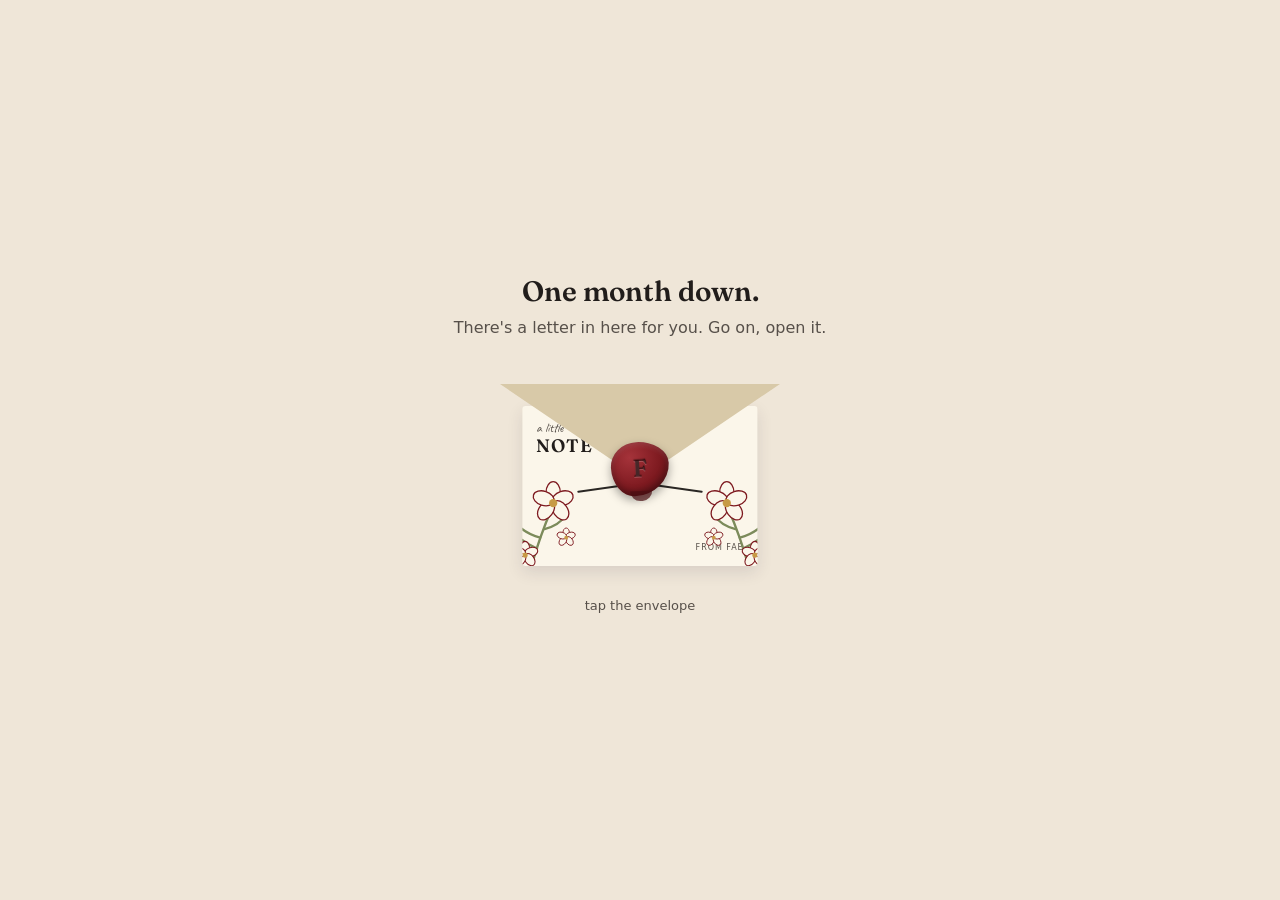
==== letter.html @ 10663f96 "Update letter.html" ====
<!DOCTYPE html>
<html lang="en">
<head>
<meta charset="UTF-8">
<meta name="viewport" content="width=device-width, initial-scale=1.0">
<title>For You</title>
<link rel="stylesheet" href="style.css">
</head>
<body>

<main class="desk">
  <h2>One month down.</h2>
  <p class="sub">There's a letter in here for you. Go on, open it.</p>

  <div class="envelope-wrap">
    <div class="envelope" id="envelope">
      <div class="env-body-back"></div>
      <div class="letter-paper" id="letterPaper">
        <div class="letter-paper-head">
          <span class="letter-kicker">a little</span>
          <span class="letter-title">NOTE</span>
          <span class="letter-rule"></span>
        </div>
        <svg class="corner-flora corner-flora--left" viewBox="0 0 100 100" aria-hidden="true">
          <g fill="none" stroke="var(--leaf)" stroke-width="2.2" stroke-linecap="round">
            <path d="M14 96 C 20 74, 27 56, 34 40" />
            <path d="M19 80 C 10 76, 3 71, -2 66" />
            <path d="M26 62 C 35 60, 42 55, 47 48" />
            <path d="M22 70 C 15 68, 9 65, 4 61" />
          </g>
          <g transform="translate(34,38) scale(1.1)">
            <ellipse cx="0" cy="-9" rx="6" ry="9" fill="var(--paper)" stroke="var(--accent)" stroke-width="1.1"/>
            <ellipse cx="8" cy="-4" rx="6" ry="9" fill="var(--paper)" stroke="var(--accent)" stroke-width="1.1" transform="rotate(72 8 -4)"/>
            <ellipse cx="6" cy="6" rx="6" ry="9" fill="var(--paper)" stroke="var(--accent)" stroke-width="1.1" transform="rotate(144 6 6)"/>
            <ellipse cx="-6" cy="6" rx="6" ry="9" fill="var(--paper)" stroke="var(--accent)" stroke-width="1.1" transform="rotate(216 -6 6)"/>
            <ellipse cx="-8" cy="-4" rx="6" ry="9" fill="var(--paper)" stroke="var(--accent)" stroke-width="1.1" transform="rotate(288 -8 -4)"/>
            <circle cx="0" cy="0" r="3.5" fill="var(--gold)"/>
          </g>
          <g transform="translate(8,86) scale(0.7)">
            <ellipse cx="0" cy="-9" rx="6" ry="9" fill="var(--paper)" stroke="var(--accent)" stroke-width="1.4"/>
            <ellipse cx="8" cy="-4" rx="6" ry="9" fill="var(--paper)" stroke="var(--accent)" stroke-width="1.4" transform="rotate(72 8 -4)"/>
            <ellipse cx="6" cy="6" rx="6" ry="9" fill="var(--paper)" stroke="var(--accent)" stroke-width="1.4" transform="rotate(144 6 6)"/>
            <ellipse cx="-6" cy="6" rx="6" ry="9" fill="var(--paper)" stroke="var(--accent)" stroke-width="1.4" transform="rotate(216 -6 6)"/>
            <ellipse cx="-8" cy="-4" rx="6" ry="9" fill="var(--paper)" stroke="var(--accent)" stroke-width="1.4" transform="rotate(288 -8 -4)"/>
            <circle cx="0" cy="0" r="3.5" fill="var(--gold)"/>
          </g>
          <g transform="translate(46,70) scale(0.5)">
            <ellipse cx="0" cy="-9" rx="6" ry="9" fill="var(--paper)" stroke="var(--accent)" stroke-width="1.6"/>
            <ellipse cx="8" cy="-4" rx="6" ry="9" fill="var(--paper)" stroke="var(--accent)" stroke-width="1.6" transform="rotate(72 8 -4)"/>
            <ellipse cx="6" cy="6" rx="6" ry="9" fill="var(--paper)" stroke="var(--accent)" stroke-width="1.6" transform="rotate(144 6 6)"/>
            <ellipse cx="-6" cy="6" rx="6" ry="9" fill="var(--paper)" stroke="var(--accent)" stroke-width="1.6" transform="rotate(216 -6 6)"/>
            <ellipse cx="-8" cy="-4" rx="6" ry="9" fill="var(--paper)" stroke="var(--accent)" stroke-width="1.6" transform="rotate(288 -8 -4)"/>
            <circle cx="0" cy="0" r="3.5" fill="var(--gold)"/>
          </g>
        </svg>
        <svg class="corner-flora corner-flora--right" viewBox="0 0 100 100" aria-hidden="true">
          <g fill="none" stroke="var(--leaf)" stroke-width="2.2" stroke-linecap="round">
            <path d="M14 96 C 20 74, 27 56, 34 40" />
            <path d="M19 80 C 10 76, 3 71, -2 66" />
            <path d="M26 62 C 35 60, 42 55, 47 48" />
            <path d="M22 70 C 15 68, 9 65, 4 61" />
          </g>
          <g transform="translate(34,38) scale(1.1)">
            <ellipse cx="0" cy="-9" rx="6" ry="9" fill="var(--paper)" stroke="var(--accent)" stroke-width="1.1"/>
            <ellipse cx="8" cy="-4" rx="6" ry="9" fill="var(--paper)" stroke="var(--accent)" stroke-width="1.1" transform="rotate(72 8 -4)"/>
            <ellipse cx="6" cy="6" rx="6" ry="9" fill="var(--paper)" stroke="var(--accent)" stroke-width="1.1" transform="rotate(144 6 6)"/>
            <ellipse cx="-6" cy="6" rx="6" ry="9" fill="var(--paper)" stroke="var(--accent)" stroke-width="1.1" transform="rotate(216 -6 6)"/>
            <ellipse cx="-8" cy="-4" rx="6" ry="9" fill="var(--paper)" stroke="var(--accent)" stroke-width="1.1" transform="rotate(288 -8 -4)"/>
            <circle cx="0" cy="0" r="3.5" fill="var(--gold)"/>
          </g>
          <g transform="translate(8,86) scale(0.7)">
            <ellipse cx="0" cy="-9" rx="6" ry="9" fill="var(--paper)" stroke="var(--accent)" stroke-width="1.4"/>
            <ellipse cx="8" cy="-4" rx="6" ry="9" fill="var(--paper)" stroke="var(--accent)" stroke-width="1.4" transform="rotate(72 8 -4)"/>
            <ellipse cx="6" cy="6" rx="6" ry="9" fill="var(--paper)" stroke="var(--accent)" stroke-width="1.4" transform="rotate(144 6 6)"/>
            <ellipse cx="-6" cy="6" rx="6" ry="9" fill="var(--paper)" stroke="var(--accent)" stroke-width="1.4" transform="rotate(216 -6 6)"/>
            <ellipse cx="-8" cy="-4" rx="6" ry="9" fill="var(--paper)" stroke="var(--accent)" stroke-width="1.4" transform="rotate(288 -8 -4)"/>
            <circle cx="0" cy="0" r="3.5" fill="var(--gold)"/>
          </g>
          <g transform="translate(46,70) scale(0.5)">
            <ellipse cx="0" cy="-9" rx="6" ry="9" fill="var(--paper)" stroke="var(--accent)" stroke-width="1.6"/>
            <ellipse cx="8" cy="-4" rx="6" ry="9" fill="var(--paper)" stroke="var(--accent)" stroke-width="1.6" transform="rotate(72 8 -4)"/>
            <ellipse cx="6" cy="6" rx="6" ry="9" fill="var(--paper)" stroke="var(--accent)" stroke-width="1.6" transform="rotate(144 6 6)"/>
            <ellipse cx="-6" cy="6" rx="6" ry="9" fill="var(--paper)" stroke="var(--accent)" stroke-width="1.6" transform="rotate(216 -6 6)"/>
            <ellipse cx="-8" cy="-4" rx="6" ry="9" fill="var(--paper)" stroke="var(--accent)" stroke-width="1.6" transform="rotate(288 -8 -4)"/>
            <circle cx="0" cy="0" r="3.5" fill="var(--gold)"/>
          </g>
        </svg>
        <div class="letter-paper-foot">
          <span class="letter-from">from fae</span>
        </div>
      </div>
      <div class="env-body-front"></div>
      <div class="env-flap"></div>
      <div class="twine"></div>
      <div class="seal"><span class="seal-mark">F</span></div>
    </div>
  </div>

  <p class="tap-hint" id="tapHint">tap the envelope</p>
</main>

<div class="overlay" id="overlay">
  <div class="full-letter">
    <p>My love,</p>
    <p>
      One month in, and I already know the feeling of missing you when you're
      only in the next room. That's new. That's you.
    </p>
    <p>
      I'm not going to pretend I have some grand gesture ready. Just this:
      thank you for the last thirty-odd days, and for every ordinary one
      that made me like you more than the last.
    </p>
    <p>
      Here's to the second month, and the ones after that.
    </p>
    <p class="signoff">— Fae</p>
    <button class="close-letter" id="closeLetter">fold it back up</button>
  </div>
</div>

<script src="letter-script.js"></script>
</body>
</html>
---- style.css ----
@import url('https://fonts.googleapis.com/css2?family=Fraunces:opsz,wght@9..144,400;9..144,600&family=Caveat:wght@500;700&display=swap');

:root {
  --blush: #EFE6D8;
  --blush-deep: #E1D4BC;
  --paper: #FBF6EA;
  --parchment: #E8DCC3;
  --parchment-deep: #D8C9A8;
  --wax: #7E1A20;
  --wax-light: #A5333A;
  --wax-dark: #4A0E12;
  --twine: #2A2724;
  --ink: #211D1B;
  --ink-soft: #57504A;
  --accent: #7E1A20;
  --leaf: #7C8B5B;
  --gold: #C79A45;

  --serif: 'Fraunces', Georgia, serif;
  --script: 'Caveat', cursive;
  --sans: -apple-system, BlinkMacSystemFont, 'Segoe UI', system-ui, sans-serif;
}

* { box-sizing: border-box; }

body {
  margin: 0;
  min-height: 100vh;
  background: var(--blush);
  color: var(--ink);
  font-family: var(--sans);
  display: flex;
  align-items: center;
  justify-content: center;
  overflow-x: hidden;
}

a { color: inherit; }

/* ---------- Page 1: the ask ---------- */

.stage {
  width: 100%;
  max-width: 480px;
  padding: 48px 32px;
  text-align: center;
  position: relative;
}

.badge {
  width: 88px;
  height: 88px;
  margin: 0 auto 28px;
  border-radius: 50%;
  border: 1.5px solid var(--wax);
  display: flex;
  flex-direction: column;
  align-items: center;
  justify-content: center;
  font-family: var(--serif);
  color: var(--accent);
  background: var(--paper);
}

.badge strong { font-size: 30px; line-height: 1; font-weight: 600; }
.badge span { font-size: 11px; letter-spacing: 0.02em; color: var(--ink-soft); margin-top: 2px; }

h1 {
  font-family: var(--serif);
  font-weight: 600;
  font-size: clamp(28px, 6vw, 40px);
  line-height: 1.15;
  margin: 0 0 12px;
}

.sub {
  font-size: 16px;
  color: var(--ink-soft);
  margin: 0 0 40px;
  line-height: 1.5;
}

.choice-row {
  position: relative;
  height: 120px;
  display: flex;
  align-items: center;
  justify-content: center;
  gap: 16px;
}

button {
  font-family: var(--sans);
  font-weight: 600;
  border: none;
  border-radius: 999px;
  cursor: pointer;
  transition: transform 0.15s ease, background 0.2s ease;
}

.yes-btn {
  background: var(--accent);
  color: var(--paper);
  padding: 16px 30px;
  font-size: 16px;
  box-shadow: 0 6px 18px rgba(168, 69, 95, 0.28);
}

.yes-btn:hover { transform: translateY(-2px); }

.no-btn {
  background: var(--paper);
  color: var(--accent);
  border: 2px solid var(--accent);
  padding: 14px 26px;
  font-size: 15px;
  font-weight: 700;
  box-shadow: 0 6px 16px rgba(126, 26, 32, 0.22);
  position: absolute;
  z-index: 20;
  transition: left 0.18s ease, top 0.18s ease, transform 0.15s ease;
}

.no-btn:hover {
  color: var(--paper);
  background: var(--accent);
}

.no-btn:focus-visible, .yes-btn:focus-visible {
  outline: 2px solid var(--accent);
  outline-offset: 3px;
}

.hint {
  margin-top: 28px;
  font-size: 13px;
  color: var(--ink-soft);
  opacity: 0.75;
}

/* ---------- Page 2: envelope & letter ---------- */

.desk {
  width: 100%;
  max-width: 520px;
  padding: 40px 24px;
  text-align: center;
}

.desk h2 {
  font-family: var(--serif);
  font-weight: 600;
  font-size: clamp(22px, 5vw, 28px);
  margin: 0 0 8px;
}

.desk .sub { margin-bottom: 44px; }

.envelope-wrap {
  perspective: 1200px;
  width: 280px;
  height: 190px;
  margin: 0 auto;
  position: relative;
}

.envelope {
  width: 100%;
  height: 100%;
  position: relative;
  cursor: pointer;
}

.env-body {
  position: absolute;
  inset: 0;
  z-index: 1; /* opaque — hides the letter-paper until it slides above this box */
  background: var(--parchment);
  border-radius: 6px;
  box-shadow: 0 18px 40px rgba(52, 41, 63, 0.18);
  overflow: hidden;
}

.env-body::before {
  /* bottom triangle fold, drawn with borders */
  content: '';
  position: absolute;
  left: 0; right: 0; bottom: 0;
  width: 0; height: 0;
  margin: 0 auto;
  border-left: 140px solid transparent;
  border-right: 140px solid transparent;
  border-bottom: 95px solid rgba(0,0,0,0.06);
}

.letter-paper {
  position: absolute;
  left: 50%;
  bottom: 8px;
  width: 84%;
  height: 84%;
  background: var(--paper);
  border-radius: 3px;
  box-shadow: 0 6px 16px rgba(52, 41, 63, 0.12);
  transform: translate(-50%, 0);
  transition: transform 0.7s cubic-bezier(0.2, 0.7, 0.3, 1);
  z-index: 0; /* sits behind the opaque env-body until it slides up past it */
  padding: 16px 14px 12px;
  display: flex;
  flex-direction: column;
  justify-content: space-between;
  overflow: hidden;
}

.letter-paper-head {
  display: flex;
  flex-direction: column;
  align-items: flex-start;
  line-height: 1;
}

.letter-kicker {
  font-family: var(--script);
  font-size: 13px;
  color: var(--ink-soft);
  margin-bottom: 2px;
}

.letter-title {
  font-family: var(--serif);
  font-weight: 600;
  font-size: 18px;
  letter-spacing: 0.04em;
  color: var(--ink);
}

.letter-paper-foot {
  align-self: flex-end;
}

.letter-from {
  font-family: var(--sans);
  font-size: 8px;
  letter-spacing: 0.12em;
  text-transform: uppercase;
  color: var(--ink-soft);
}

.corner-flora {
  position: absolute;
  bottom: -4px;
  width: 46%;
  height: auto;
  pointer-events: none;
}

.corner-flora--left { left: -6px; }
.corner-flora--right { right: -6px; left: auto; transform: scaleX(-1); }

.env-flap {
  position: absolute;
  top: 0; left: 0; right: 0;
  height: 0;
  margin: 0 auto;
  border-left: 140px solid transparent;
  border-right: 140px solid transparent;
  border-top: 95px solid var(--parchment-deep);
  transform-origin: top center;
  transition: transform 0.6s ease;
  z-index: 3;
}

.twine {
  position: absolute;
  top: 84px;
  left: 50%;
  width: 130px;
  height: 40px;
  transform: translate(-50%, 0);
  z-index: 3;
  pointer-events: none;
  transition: opacity 0.3s ease;
}

.twine::before, .twine::after {
  content: '';
  position: absolute;
  top: 18px;
  width: 70px;
  height: 2px;
  background: var(--twine);
  border-radius: 2px;
}

.twine::before { left: 2px; transform: rotate(-8deg); }
.twine::after { right: 2px; transform: rotate(8deg); }

.seal {
  position: absolute;
  top: 58px;
  left: 50%;
  transform: translate(-50%, 0) rotate(-3deg);
  width: 58px;
  height: 54px;
  border-radius: 46% 54% 61% 39% / 45% 41% 59% 55%;
  background: radial-gradient(circle at 33% 28%, var(--wax-light), var(--wax) 55%, var(--wax-dark) 100%);
  box-shadow:
    0 4px 10px rgba(0,0,0,0.35),
    inset 0 -4px 7px rgba(0,0,0,0.3),
    inset 0 3px 5px rgba(255,255,255,0.12);
  z-index: 4;
  display: flex;
  align-items: center;
  justify-content: center;
  transition: opacity 0.3s ease, transform 0.3s ease;
}

.seal::before {
  /* subtle drip at the base, presses the seal into the envelope */
  content: '';
  position: absolute;
  bottom: -5px;
  left: 50%;
  width: 22px;
  height: 10px;
  background: var(--wax-dark);
  border-radius: 0 0 10px 10px;
  transform: translateX(-50%);
  z-index: -1;
  opacity: 0.7;
}

.seal-mark {
  font-family: var(--serif);
  font-weight: 600;
  font-size: 24px;
  color: rgba(0, 0, 0, 0.45);
  text-shadow: 0 1px 0 rgba(255, 255, 255, 0.2), 0 -1px 1px rgba(0, 0, 0, 0.35);
  transform: translateY(-1px);
}

/* opened state */
.envelope.open .env-flap {
  transform: rotateX(180deg);
  z-index: 0;
}

.envelope.open .seal {
  opacity: 0;
  transform: translate(-50%, -10px) rotate(-3deg) scale(0.6);
}

.envelope.open .twine {
  opacity: 0;
}

.envelope.open .letter-paper {
  transform: translate(-50%, -56px);
}

.tap-hint {
  margin-top: 24px;
  font-size: 13px;
  color: var(--ink-soft);
}

/* ---------- Full letter overlay ---------- */

.overlay {
  position: fixed;
  inset: 0;
  background: rgba(52, 41, 63, 0.45);
  display: flex;
  align-items: center;
  justify-content: center;
  padding: 24px;
  opacity: 0;
  pointer-events: none;
  transition: opacity 0.35s ease;
  z-index: 10;
}

.overlay.visible { opacity: 1; pointer-events: auto; }

.full-letter {
  background: var(--paper);
  max-width: 480px;
  width: 100%;
  max-height: 84vh;
  overflow-y: auto;
  border-radius: 4px;
  padding: 44px 36px;
  box-shadow: 0 30px 60px rgba(0,0,0,0.3);
  transform: translateY(24px) scale(0.97);
  transition: transform 0.4s cubic-bezier(0.2, 0.7, 0.3, 1);
}

.overlay.visible .full-letter { transform: translateY(0) scale(1); }

.full-letter p {
  font-family: var(--script);
  font-size: 22px;
  line-height: 1.5;
  color: var(--ink);
  margin: 0 0 18px;
}

.full-letter .signoff {
  margin-top: 28px;
  text-align: right;
}

.close-letter {
  display: block;
  margin: 32px auto 0;
  background: none;
  color: var(--ink-soft);
  border: 1px solid var(--blush-deep);
  border-radius: 999px;
  padding: 10px 22px;
  font-size: 14px;
}

/* floating hearts, single burst on open */
.hearts {
  position: fixed;
  inset: 0;
  pointer-events: none;
  overflow: hidden;
  z-index: 5;
}

.hearts span {
  position: absolute;
  bottom: -20px;
  font-size: 18px;
  color: var(--accent);
  opacity: 0.7;
  animation: float-up 3.2s ease-in forwards;
}

@keyframes float-up {
  to { transform: translateY(-100vh) rotate(20deg); opacity: 0; }
}

@media (prefers-reduced-motion: reduce) {
  * { animation-duration: 0.01ms !important; transition-duration: 0.01ms !important; }
}

@media (max-width: 380px) {
  .envelope-wrap { width: 240px; height: 165px; }
  .env-body::before, .env-flap { border-left-width: 120px; border-right-width: 120px; }
}
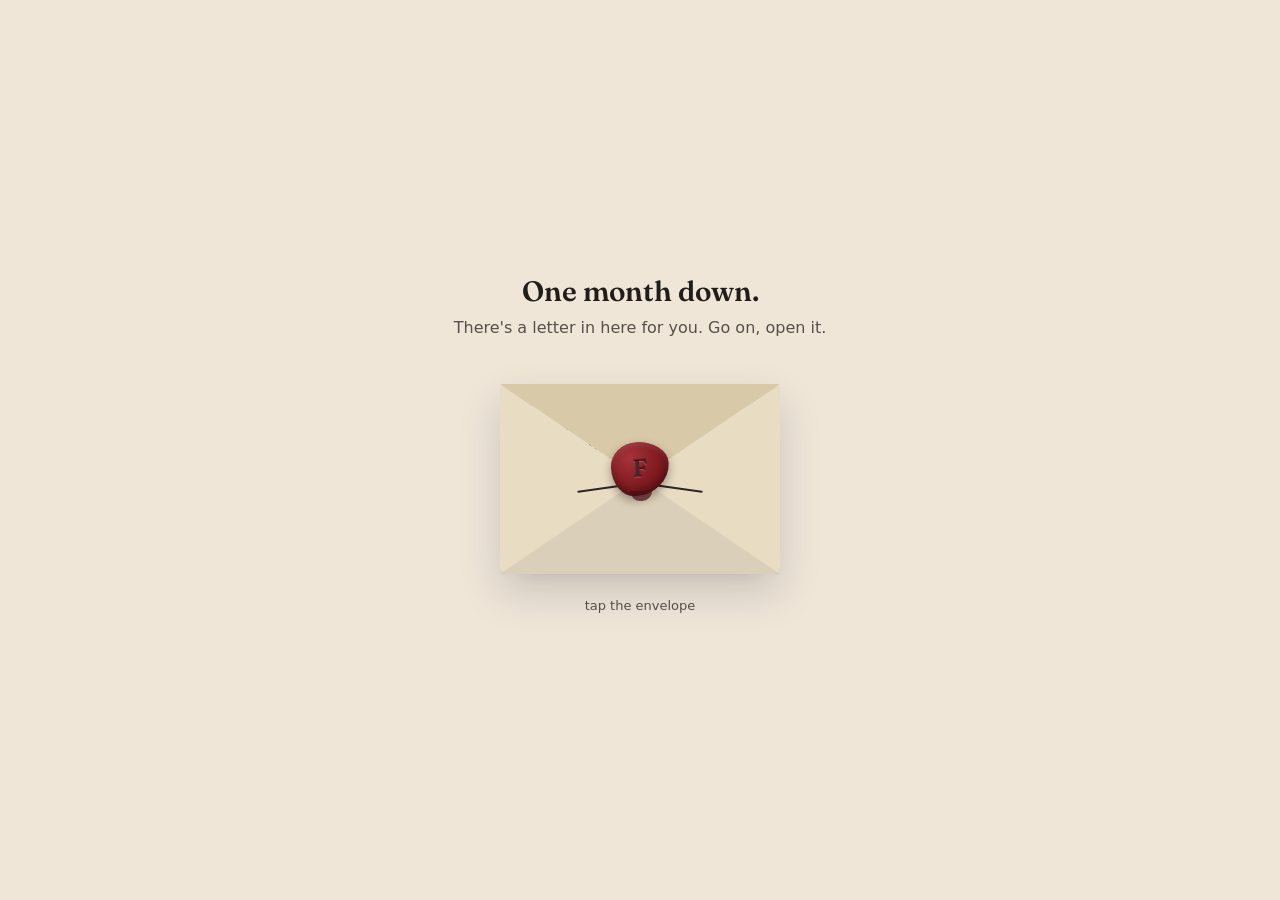
==== commit 58eb96f2: "Update letter.html" ====
--- a/letter.html
+++ b/letter.html
@@ -101,21 +101,92 @@
 
 <div class="overlay" id="overlay">
   <div class="full-letter">
-    <p>My love,</p>
-    <p>
-      One month in, and I already know the feeling of missing you when you're
-      only in the next room. That's new. That's you.
-    </p>
-    <p>
-      I'm not going to pretend I have some grand gesture ready. Just this:
-      thank you for the last thirty-odd days, and for every ordinary one
-      that made me like you more than the last.
-    </p>
-    <p>
-      Here's to the second month, and the ones after that.
-    </p>
-    <p class="signoff">— Fae</p>
-    <button class="close-letter" id="closeLetter">fold it back up</button>
+    <div class="full-letter-head">
+      <span class="letter-kicker">a little</span>
+      <span class="letter-title">NOTE</span>
+      <span class="letter-rule"></span>
+    </div>
+    <div class="full-letter-scroll">
+      <p>My love,</p>
+      <p>
+        One month in, and I already know the feeling of missing you when you're
+        only in the next room. That's new. That's you.
+      </p>
+      <p>
+        I'm not going to pretend I have some grand gesture ready. Just this:
+        thank you for the last thirty-odd days, and for every ordinary one
+        that made me like you more than the last.
+      </p>
+      <p>
+        Here's to the second month, and the ones after that.
+      </p>
+      <p class="signoff">— Fae</p>
+      <button class="close-letter" id="closeLetter">fold it back up</button>
+    </div>
+    <svg class="corner-flora corner-flora--left" viewBox="0 0 100 100" aria-hidden="true">
+      <g fill="none" stroke="var(--leaf)" stroke-width="2.2" stroke-linecap="round">
+        <path d="M14 96 C 20 74, 27 56, 34 40" />
+        <path d="M19 80 C 10 76, 3 71, -2 66" />
+        <path d="M26 62 C 35 60, 42 55, 47 48" />
+        <path d="M22 70 C 15 68, 9 65, 4 61" />
+      </g>
+      <g transform="translate(34,38) scale(1.1)">
+        <ellipse cx="0" cy="-9" rx="6" ry="9" fill="var(--paper)" stroke="var(--accent)" stroke-width="1.1"/>
+        <ellipse cx="8" cy="-4" rx="6" ry="9" fill="var(--paper)" stroke="var(--accent)" stroke-width="1.1" transform="rotate(72 8 -4)"/>
+        <ellipse cx="6" cy="6" rx="6" ry="9" fill="var(--paper)" stroke="var(--accent)" stroke-width="1.1" transform="rotate(144 6 6)"/>
+        <ellipse cx="-6" cy="6" rx="6" ry="9" fill="var(--paper)" stroke="var(--accent)" stroke-width="1.1" transform="rotate(216 -6 6)"/>
+        <ellipse cx="-8" cy="-4" rx="6" ry="9" fill="var(--paper)" stroke="var(--accent)" stroke-width="1.1" transform="rotate(288 -8 -4)"/>
+        <circle cx="0" cy="0" r="3.5" fill="var(--gold)"/>
+      </g>
+      <g transform="translate(8,86) scale(0.7)">
+        <ellipse cx="0" cy="-9" rx="6" ry="9" fill="var(--paper)" stroke="var(--accent)" stroke-width="1.4"/>
+        <ellipse cx="8" cy="-4" rx="6" ry="9" fill="var(--paper)" stroke="var(--accent)" stroke-width="1.4" transform="rotate(72 8 -4)"/>
+        <ellipse cx="6" cy="6" rx="6" ry="9" fill="var(--paper)" stroke="var(--accent)" stroke-width="1.4" transform="rotate(144 6 6)"/>
+        <ellipse cx="-6" cy="6" rx="6" ry="9" fill="var(--paper)" stroke="var(--accent)" stroke-width="1.4" transform="rotate(216 -6 6)"/>
+        <ellipse cx="-8" cy="-4" rx="6" ry="9" fill="var(--paper)" stroke="var(--accent)" stroke-width="1.4" transform="rotate(288 -8 -4)"/>
+        <circle cx="0" cy="0" r="3.5" fill="var(--gold)"/>
+      </g>
+      <g transform="translate(46,70) scale(0.5)">
+        <ellipse cx="0" cy="-9" rx="6" ry="9" fill="var(--paper)" stroke="var(--accent)" stroke-width="1.6"/>
+        <ellipse cx="8" cy="-4" rx="6" ry="9" fill="var(--paper)" stroke="var(--accent)" stroke-width="1.6" transform="rotate(72 8 -4)"/>
+        <ellipse cx="6" cy="6" rx="6" ry="9" fill="var(--paper)" stroke="var(--accent)" stroke-width="1.6" transform="rotate(144 6 6)"/>
+        <ellipse cx="-6" cy="6" rx="6" ry="9" fill="var(--paper)" stroke="var(--accent)" stroke-width="1.6" transform="rotate(216 -6 6)"/>
+        <ellipse cx="-8" cy="-4" rx="6" ry="9" fill="var(--paper)" stroke="var(--accent)" stroke-width="1.6" transform="rotate(288 -8 -4)"/>
+        <circle cx="0" cy="0" r="3.5" fill="var(--gold)"/>
+      </g>
+    </svg>
+    <svg class="corner-flora corner-flora--right" viewBox="0 0 100 100" aria-hidden="true">
+      <g fill="none" stroke="var(--leaf)" stroke-width="2.2" stroke-linecap="round">
+        <path d="M14 96 C 20 74, 27 56, 34 40" />
+        <path d="M19 80 C 10 76, 3 71, -2 66" />
+        <path d="M26 62 C 35 60, 42 55, 47 48" />
+        <path d="M22 70 C 15 68, 9 65, 4 61" />
+      </g>
+      <g transform="translate(34,38) scale(1.1)">
+        <ellipse cx="0" cy="-9" rx="6" ry="9" fill="var(--paper)" stroke="var(--accent)" stroke-width="1.1"/>
+        <ellipse cx="8" cy="-4" rx="6" ry="9" fill="var(--paper)" stroke="var(--accent)" stroke-width="1.1" transform="rotate(72 8 -4)"/>
+        <ellipse cx="6" cy="6" rx="6" ry="9" fill="var(--paper)" stroke="var(--accent)" stroke-width="1.1" transform="rotate(144 6 6)"/>
+        <ellipse cx="-6" cy="6" rx="6" ry="9" fill="var(--paper)" stroke="var(--accent)" stroke-width="1.1" transform="rotate(216 -6 6)"/>
+        <ellipse cx="-8" cy="-4" rx="6" ry="9" fill="var(--paper)" stroke="var(--accent)" stroke-width="1.1" transform="rotate(288 -8 -4)"/>
+        <circle cx="0" cy="0" r="3.5" fill="var(--gold)"/>
+      </g>
+      <g transform="translate(8,86) scale(0.7)">
+        <ellipse cx="0" cy="-9" rx="6" ry="9" fill="var(--paper)" stroke="var(--accent)" stroke-width="1.4"/>
+        <ellipse cx="8" cy="-4" rx="6" ry="9" fill="var(--paper)" stroke="var(--accent)" stroke-width="1.4" transform="rotate(72 8 -4)"/>
+        <ellipse cx="6" cy="6" rx="6" ry="9" fill="var(--paper)" stroke="var(--accent)" stroke-width="1.4" transform="rotate(144 6 6)"/>
+        <ellipse cx="-6" cy="6" rx="6" ry="9" fill="var(--paper)" stroke="var(--accent)" stroke-width="1.4" transform="rotate(216 -6 6)"/>
+        <ellipse cx="-8" cy="-4" rx="6" ry="9" fill="var(--paper)" stroke="var(--accent)" stroke-width="1.4" transform="rotate(288 -8 -4)"/>
+        <circle cx="0" cy="0" r="3.5" fill="var(--gold)"/>
+      </g>
+      <g transform="translate(46,70) scale(0.5)">
+        <ellipse cx="0" cy="-9" rx="6" ry="9" fill="var(--paper)" stroke="var(--accent)" stroke-width="1.6"/>
+        <ellipse cx="8" cy="-4" rx="6" ry="9" fill="var(--paper)" stroke="var(--accent)" stroke-width="1.6" transform="rotate(72 8 -4)"/>
+        <ellipse cx="6" cy="6" rx="6" ry="9" fill="var(--paper)" stroke="var(--accent)" stroke-width="1.6" transform="rotate(144 6 6)"/>
+        <ellipse cx="-6" cy="6" rx="6" ry="9" fill="var(--paper)" stroke="var(--accent)" stroke-width="1.6" transform="rotate(216 -6 6)"/>
+        <ellipse cx="-8" cy="-4" rx="6" ry="9" fill="var(--paper)" stroke="var(--accent)" stroke-width="1.6" transform="rotate(288 -8 -4)"/>
+        <circle cx="0" cy="0" r="3.5" fill="var(--gold)"/>
+      </g>
+    </svg>
   </div>
 </div>
 
--- a/style.css
+++ b/style.css
@@ -171,17 +171,28 @@
   cursor: pointer;
 }
 
-.env-body {
+.env-body-back {
   position: absolute;
   inset: 0;
-  z-index: 1; /* opaque — hides the letter-paper until it slides above this box */
+  z-index: 0; /* rear wall of the pocket — always behind the letter */
+  background: var(--parchment-deep);
+  border-radius: 6px;
+  box-shadow: 0 18px 40px rgba(52, 41, 63, 0.18);
+}
+
+.env-body-front {
+  position: absolute;
+  inset: 0;
+  z-index: 2; /* front face — opaque everywhere except the flap-shaped notch */
   background: var(--parchment);
   border-radius: 6px;
-  box-shadow: 0 18px 40px rgba(52, 41, 63, 0.18);
-  overflow: hidden;
-}
-
-.env-body::before {
+  /* cut a triangular notch matching the flap: full-width opening at the very
+     top, tapering to a point at the flap's fold apex (50% height) */
+  clip-path: polygon(0% 0%, 50% 50%, 100% 0%, 100% 100%, 0% 100%);
+  pointer-events: none;
+}
+
+.env-body-front::before {
   /* bottom triangle fold, drawn with borders */
   content: '';
   position: absolute;
@@ -200,16 +211,16 @@
   width: 84%;
   height: 84%;
   background: var(--paper);
+  border: 1px solid rgba(126, 26, 32, 0.1);
   border-radius: 3px;
   box-shadow: 0 6px 16px rgba(52, 41, 63, 0.12);
   transform: translate(-50%, 0);
   transition: transform 0.7s cubic-bezier(0.2, 0.7, 0.3, 1);
-  z-index: 0; /* sits behind the opaque env-body until it slides up past it */
+  z-index: 1; /* between the two panels — visible only through the front's notch */
   padding: 16px 14px 12px;
   display: flex;
   flex-direction: column;
   justify-content: space-between;
-  overflow: hidden;
 }
 
 .letter-paper-head {
@@ -221,7 +232,7 @@
 
 .letter-kicker {
   font-family: var(--script);
-  font-size: 13px;
+  font-size: 14px;
   color: var(--ink-soft);
   margin-bottom: 2px;
 }
@@ -229,9 +240,17 @@
 .letter-title {
   font-family: var(--serif);
   font-weight: 600;
-  font-size: 18px;
-  letter-spacing: 0.04em;
+  font-size: 20px;
+  letter-spacing: 0.06em;
   color: var(--ink);
+}
+
+.letter-rule {
+  display: block;
+  width: 34px;
+  height: 1px;
+  margin-top: 8px;
+  background: var(--gold);
 }
 
 .letter-paper-foot {
@@ -248,14 +267,14 @@
 
 .corner-flora {
   position: absolute;
-  bottom: -4px;
-  width: 46%;
+  bottom: -6px;
+  width: 56%;
   height: auto;
   pointer-events: none;
 }
 
-.corner-flora--left { left: -6px; }
-.corner-flora--right { right: -6px; left: auto; transform: scaleX(-1); }
+.corner-flora--left { left: -8px; }
+.corner-flora--right { right: -8px; left: auto; transform: scaleX(-1); }
 
 .env-flap {
   position: absolute;
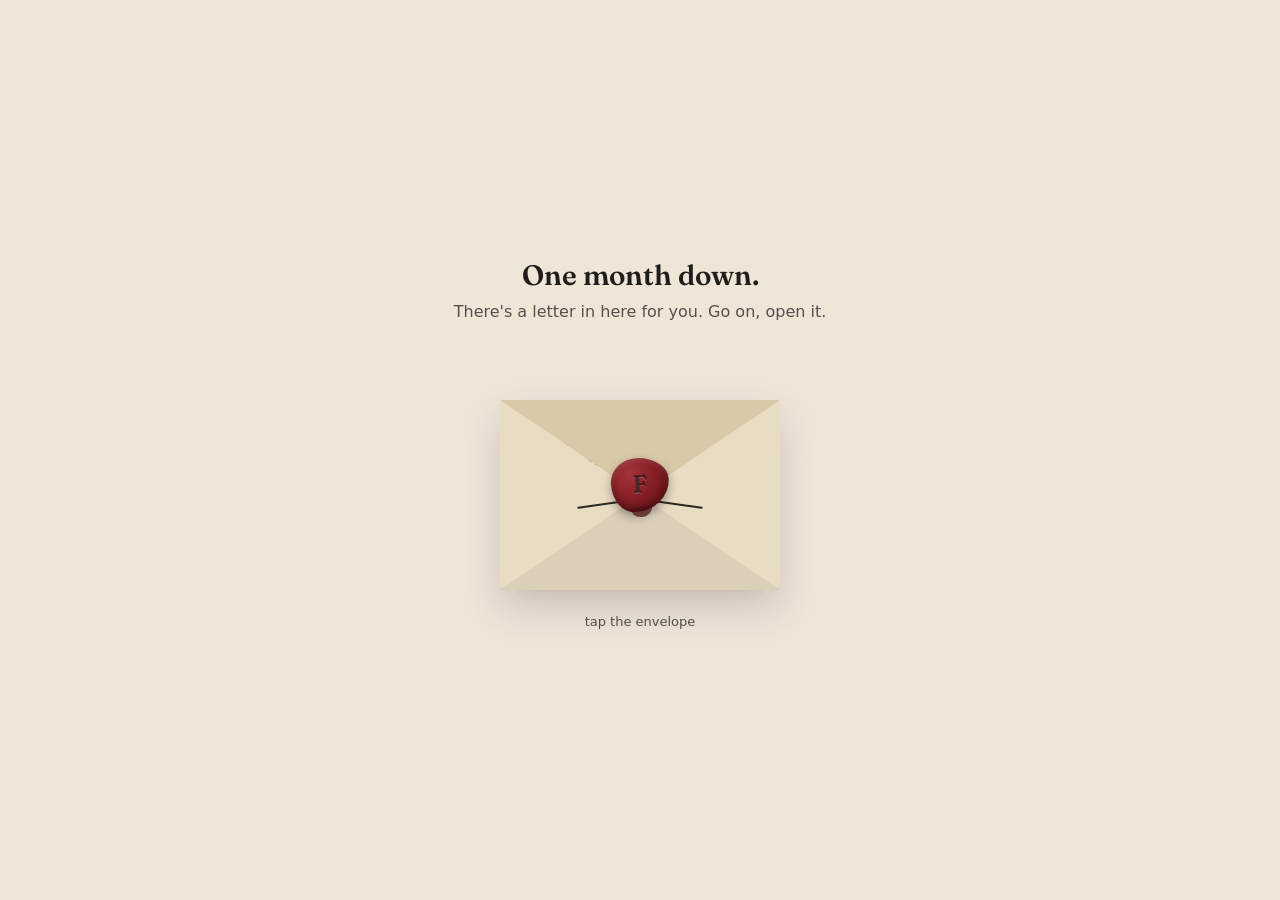
==== commit c6fae437: "Update letter.html" ====
--- a/letter.html
+++ b/letter.html
@@ -15,6 +15,7 @@
   <div class="envelope-wrap">
     <div class="envelope" id="envelope">
       <div class="env-body-back"></div>
+      <div class="env-flap-back"></div>
       <div class="letter-paper" id="letterPaper">
         <div class="letter-paper-head">
           <span class="letter-kicker">a little</span>
--- a/style.css
+++ b/style.css
@@ -154,7 +154,7 @@
   margin: 0 0 8px;
 }
 
-.desk .sub { margin-bottom: 44px; }
+.desk .sub { margin-bottom: 76px; }
 
 .envelope-wrap {
   perspective: 1200px;
@@ -255,7 +255,17 @@
 
 .letter-paper-foot {
   align-self: flex-end;
-}
+  position: relative;
+  z-index: 1;
+}
+
+.letter-paper .corner-flora {
+  width: 30%;
+  bottom: 4px;
+}
+
+.letter-paper .corner-flora--left { left: 4px; }
+.letter-paper .corner-flora--right { right: 4px; }
 
 .letter-from {
   font-family: var(--sans);
@@ -267,14 +277,20 @@
 
 .corner-flora {
   position: absolute;
-  bottom: -6px;
+  bottom: 0;
   width: 56%;
   height: auto;
   pointer-events: none;
-}
-
-.corner-flora--left { left: -8px; }
-.corner-flora--right { right: -8px; left: auto; transform: scaleX(-1); }
+  z-index: 0;
+}
+
+.corner-flora--left { left: 0; }
+.corner-flora--right { right: 0; left: auto; transform: scaleX(-1); }
+
+.full-letter .corner-flora {
+  width: 68%;
+  opacity: 0.28; /* background vibes, doesn't compete with the text */
+}
 
 .env-flap {
   position: absolute;
@@ -287,6 +303,27 @@
   transform-origin: top center;
   transition: transform 0.6s ease;
   z-index: 3;
+  backface-visibility: hidden;
+}
+
+/* Open-flap silhouette: an upward-pointing triangle that lives behind the
+   letter, so the envelope reads as "open" (flap folded back) rather than
+   vanishing. Hidden until .open is added; sits at z-index 0, below the
+   letter (1) and the front pocket (2), so the paper still tucks into it. */
+.env-flap-back {
+  position: absolute;
+  left: 0; right: 0;
+  top: -60px;
+  height: 0;
+  margin: 0 auto;
+  border-left: 140px solid transparent;
+  border-right: 140px solid transparent;
+  border-bottom: 50px solid var(--parchment-deep);
+  filter: drop-shadow(0 4px 6px rgba(52, 41, 63, 0.18));
+  z-index: 0;
+  opacity: 0;
+  pointer-events: none;
+  transition: opacity 0.4s ease 0.15s;
 }
 
 .twine {
@@ -361,7 +398,13 @@
 /* opened state */
 .envelope.open .env-flap {
   transform: rotateX(180deg);
+  opacity: 0; /* instant, not transitioned — avoids a flash of the flap still covering the letter */
+  transition: transform 0.6s ease, opacity 0s;
   z-index: 0;
+}
+
+.envelope.open .env-flap-back {
+  opacity: 1;
 }
 
 .envelope.open .seal {
@@ -374,7 +417,7 @@
 }
 
 .envelope.open .letter-paper {
-  transform: translate(-50%, -56px);
+  transform: translate(-50%, -55px);
 }
 
 .tap-hint {
@@ -406,17 +449,43 @@
   max-width: 480px;
   width: 100%;
   max-height: 84vh;
-  overflow-y: auto;
   border-radius: 4px;
-  padding: 44px 36px;
+  border: 1px solid rgba(126, 26, 32, 0.1);
+  padding: 40px 36px 30px;
   box-shadow: 0 30px 60px rgba(0,0,0,0.3);
   transform: translateY(24px) scale(0.97);
   transition: transform 0.4s cubic-bezier(0.2, 0.7, 0.3, 1);
+  position: relative;
+  display: flex;
+  flex-direction: column;
+  overflow: hidden;
 }
 
 .overlay.visible .full-letter { transform: translateY(0) scale(1); }
 
-.full-letter p {
+.full-letter-head {
+  display: flex;
+  flex-direction: column;
+  align-items: flex-start;
+  line-height: 1;
+  flex-shrink: 0;
+  margin-bottom: 20px;
+  position: relative;
+  z-index: 1;
+}
+
+.full-letter-head .letter-kicker { font-size: 16px; }
+.full-letter-head .letter-title { font-size: 24px; }
+.full-letter-head .letter-rule { width: 44px; margin-top: 10px; }
+
+.full-letter-scroll {
+  overflow-y: auto;
+  padding-bottom: 8px;
+  position: relative;
+  z-index: 1;
+}
+
+.full-letter-scroll p {
   font-family: var(--script);
   font-size: 22px;
   line-height: 1.5;
@@ -424,7 +493,7 @@
   margin: 0 0 18px;
 }
 
-.full-letter .signoff {
+.full-letter-scroll .signoff {
   margin-top: 28px;
   text-align: right;
 }
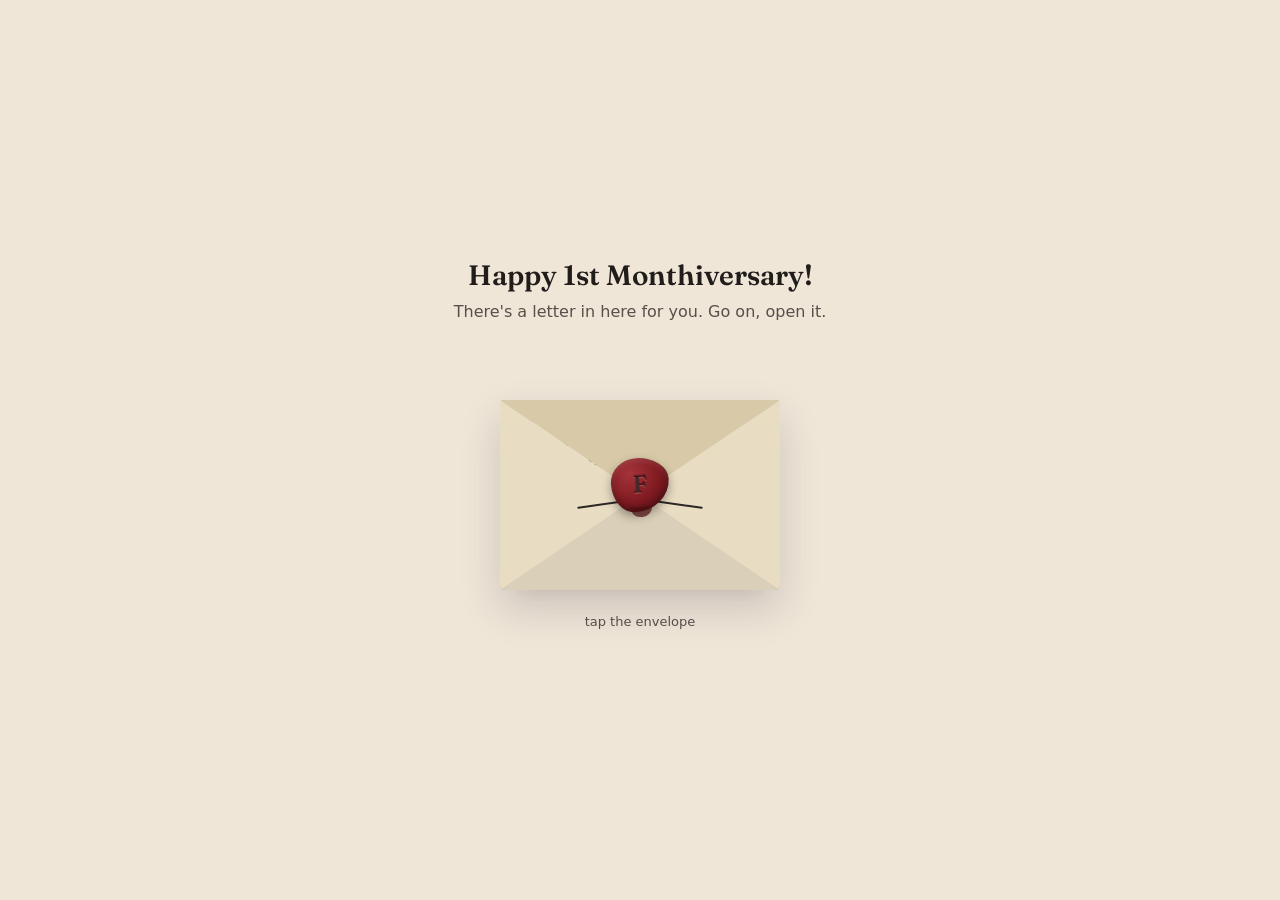
==== commit dcdf168b: "Update letter.html" ====
--- a/letter.html
+++ b/letter.html
@@ -9,7 +9,7 @@
 <body>
 
 <main class="desk">
-  <h2>One month down.</h2>
+  <h2>Happy 1st Monthiversary!</h2>
   <p class="sub">There's a letter in here for you. Go on, open it.</p>
 
   <div class="envelope-wrap">
@@ -108,18 +108,23 @@
       <span class="letter-rule"></span>
     </div>
     <div class="full-letter-scroll">
-      <p>My love,</p>
+      <p>Mi Sol❤️,</p>
       <p>
-        One month in, and I already know the feeling of missing you when you're
-        only in the next room. That's new. That's you.
+        It might only have been a month but you've already become someone 
+        I can't imagine being without🥹. I catch myself smiling at the little 
+        things you say, thinking about you at the most random moments, and 
+        looking forward to every call, every message, and every little 
+        moment we get to share.
       </p>
       <p>
-        I'm not going to pretend I have some grand gesture ready. Just this:
-        thank you for the last thirty-odd days, and for every ordinary one
-        that made me like you more than the last.
+        Being miles apart isn’t always easy. There are moments when I wish I 
+        could simply reach for your hand, hug you when I miss you, or sit 
+        beside you without a screen between us. But somehow, even from a 
+        distance, you’ve made me feel close to you.
       </p>
       <p>
-        Here's to the second month, and the ones after that.
+        Happy 1st Monthiversary babe, the 1st of many. I love you so much and
+        I'm happy you're mine❤️💯
       </p>
       <p class="signoff">— Fae</p>
       <button class="close-letter" id="closeLetter">fold it back up</button>
--- a/style.css
+++ b/style.css
@@ -313,12 +313,12 @@
 .env-flap-back {
   position: absolute;
   left: 0; right: 0;
-  top: -60px;
+  top: -95px;
   height: 0;
   margin: 0 auto;
   border-left: 140px solid transparent;
   border-right: 140px solid transparent;
-  border-bottom: 50px solid var(--parchment-deep);
+  border-bottom: 95px solid var(--parchment-deep);
   filter: drop-shadow(0 4px 6px rgba(52, 41, 63, 0.18));
   z-index: 0;
   opacity: 0;
